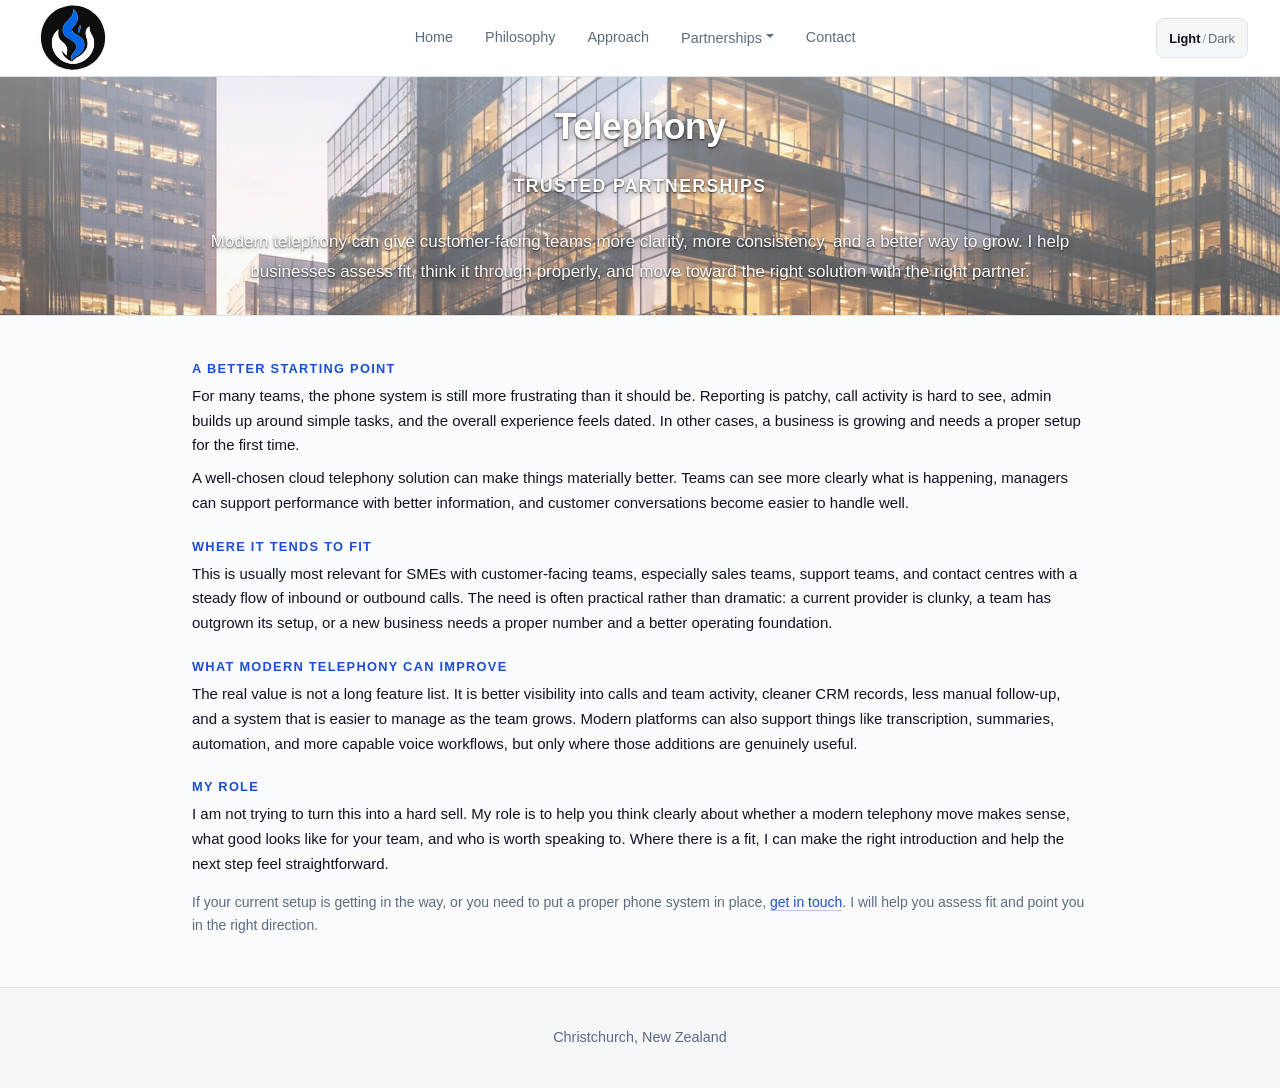
==== ac/index.html @ 5e9c4831 "Use telephony hero image and remove Telephony CTA button" ====
<!DOCTYPE html>
<html lang="en" data-theme="light">
<head>
  <script>(function(w,d,s,l,i){w[l]=w[l]||[];w[l].push({'gtm.start':
  new Date().getTime(),event:'gtm.js'});var f=d.getElementsByTagName(s)[0],
  j=d.createElement(s),dl=l!='dataLayer'?'&l='+l:'';j.async=true;j.src=
  'https://www.googletagmanager.com/gtm.js?id='+i+dl;f.parentNode.insertBefore(j,f);
  })(window,document,'script','dataLayer','GTM-NX6T9PZV');</script>
  <meta charset="UTF-8" />
  <meta name="viewport" content="width=device-width, initial-scale=1.0" />
  <title>Telephony — SAI.NZ</title>
  <meta name="description" content="Telephony and cloud communications. Trusted connections for when the right solution sits outside the main lane." />
  <link rel="canonical" href="https://www.sai.nz/ac/" />
  <link rel="stylesheet" href="/assets/v2/site.css" />
  <style>
    .satellite-hero.ac-hero {
      background-color: #d9dee5;
      background-image:
        linear-gradient(to bottom, rgba(250,251,252,0.52) 0%, rgba(244,246,248,0.34) 100%),
        url('/assets/v2/telephony.jpg');
      background-size: cover;
      background-position: center;
      background-repeat: no-repeat;
    }
    html[data-theme="dark"] .satellite-hero.ac-hero {
      background-color: #060910;
      background-image:
        linear-gradient(to bottom, rgba(6,9,16,0.58) 0%, rgba(6,9,16,0.42) 100%),
        url('/assets/v2/telephony.jpg');
      background-size: cover;
      background-position: center;
      background-repeat: no-repeat;
    }
    html[data-theme="light"] body .satellite-hero.ac-hero::before {
      content: none !important;
      display: none !important;
      background: none !important;
      opacity: 0 !important;
    }
  </style>
</head>
<body>
  <header class="site-header">
    <div class="nav-inner">
      <a href="/" class="nav-logo-link" aria-label="Home"><img src="/assets/sainz-logo.svg" alt="SAI.NZ" class="nav-logo"></a>
      <div class="nav-priority" aria-label="Primary navigation">
        <a href="/philosophy/">Philosophy</a>
        <a href="/how/">Approach</a>
      </div>
      <nav class="nav-links" id="navLinks">
        <a href="/">Home</a>
        <a href="/philosophy/">Philosophy</a>
        <a href="/how/">Approach</a>
        <div class="nav-dropdown">
          <button type="button" class="nav-dropdown-trigger" aria-haspopup="true" aria-expanded="false">Partnerships</button>
          <div class="nav-dropdown-content">
            <a href="/sf/">Outsourcing</a>
            <a href="/ac/">Telephony</a>
          </div>
        </div>
        <a href="/contact/">Contact</a>
      </nav>
      <div class="nav-theme-wrap">
        <button type="button" class="theme-toggle-btn" id="themeToggle" aria-label="Toggle theme">
          <span class="theme-option" data-theme="light">Light</span>
          <span class="theme-sep" aria-hidden="true">/</span>
          <span class="theme-option" data-theme="dark">Dark</span>
        </button>
      </div>
      <button type="button" class="nav-menu-btn" id="navMenuBtn" aria-label="Open menu" aria-expanded="false"><span class="nav-menu-icon"></span></button>
    </div>
  </header>

  <section class="satellite-hero ac-hero hero-unified">
    <div class="satellite-hero-inner">
      <h1 class="page-title">Telephony</h1>
      <p class="section-eyebrow">Trusted partnerships</p>
      <p class="hero-intro">Modern telephony can give customer-facing teams more clarity, more consistency, and a better way to grow. I help businesses assess fit, think it through properly, and move toward the right solution with the right partner.</p>
    </div>
  </section>

  <main class="page-section content-wide">
    <div class="how-block">
      <p class="section-eyebrow">A better starting point</p>
      <p class="body-text">For many teams, the phone system is still more frustrating than it should be. Reporting is patchy, call activity is hard to see, admin builds up around simple tasks, and the overall experience feels dated. In other cases, a business is growing and needs a proper setup for the first time.</p>
      <p class="body-text">A well-chosen cloud telephony solution can make things materially better. Teams can see more clearly what is happening, managers can support performance with better information, and customer conversations become easier to handle well.</p>
    </div>

    <div class="how-block">
      <p class="section-eyebrow">Where it tends to fit</p>
      <p class="body-text">This is usually most relevant for SMEs with customer-facing teams, especially sales teams, support teams, and contact centres with a steady flow of inbound or outbound calls. The need is often practical rather than dramatic: a current provider is clunky, a team has outgrown its setup, or a new business needs a proper number and a better operating foundation.</p>
    </div>

    <div class="how-block">
      <p class="section-eyebrow">What modern telephony can improve</p>
      <p class="body-text">The real value is not a long feature list. It is better visibility into calls and team activity, cleaner CRM records, less manual follow-up, and a system that is easier to manage as the team grows. Modern platforms can also support things like transcription, summaries, automation, and more capable voice workflows, but only where those additions are genuinely useful.</p>
    </div>

    <div class="how-block">
      <p class="section-eyebrow">My role</p>
      <p class="body-text">I am not trying to turn this into a hard sell. My role is to help you think clearly about whether a modern telephony move makes sense, what good looks like for your team, and who is worth speaking to. Where there is a fit, I can make the right introduction and help the next step feel straightforward.</p>
    </div>

    <div class="how-cta-wrap">
      <p class="body-text muted" style="margin-top: 14px;">If your current setup is getting in the way, or you need to put a proper phone system in place, <a href="/contact/">get in touch</a>. I will help you assess fit and point you in the right direction.</p>
    </div>
  </main>

  <footer class="site-footer"><p>Christchurch, New Zealand</p></footer>

  <script>
    (function() {
      var root = document.documentElement;
      function getPreferredTheme() {
        if (typeof window.matchMedia !== 'undefined' && window.matchMedia('(prefers-color-scheme: dark)').matches) return 'dark';
        if (typeof window.matchMedia !== 'undefined' && window.matchMedia('(prefers-color-scheme: light)').matches) return 'light';
        return (new Date().getHours() >= 6 && new Date().getHours() < 18) ? 'light' : 'dark';
      }
      function applyTheme(theme) {
        root.setAttribute('data-theme', theme);
        document.querySelectorAll('.theme-option').forEach(function(el) { el.classList.toggle('active', el.getAttribute('data-theme') === theme); });
      }
      var stored = typeof localStorage !== 'undefined' && localStorage.getItem('sainz-theme');
      applyTheme(stored === 'light' || stored === 'dark' ? stored : getPreferredTheme());
      document.getElementById('themeToggle').addEventListener('click', function() {
        var next = root.getAttribute('data-theme') === 'light' ? 'dark' : 'light';
        applyTheme(next);
        if (typeof localStorage !== 'undefined') localStorage.setItem('sainz-theme', next);
      });
      var menuBtn = document.getElementById('navMenuBtn');
      var navLinks = document.getElementById('navLinks');
      if (menuBtn && navLinks) {
        menuBtn.addEventListener('click', function() {
          var open = navLinks.classList.toggle('open');
          menuBtn.setAttribute('aria-expanded', open);
          menuBtn.setAttribute('aria-label', open ? 'Close menu' : 'Open menu');
        });
        navLinks.querySelectorAll('a').forEach(function(a) { a.addEventListener('click', function() { navLinks.classList.remove('open'); menuBtn.setAttribute('aria-expanded', 'false'); }); });
      }
    })();
  </script>
</body>
</html>
---- assets/v2/site.css ----
/*
  SAI.NZ v2 — shared design system
  Personal, calm, minimal, deliberate, premium
*/

:root {
  --bg: #FAFBFC;
  --bg-alt: #F4F6F8;
  --card: #FFFFFF;
  --card-border: #E8ECF0;
  --surface: #FFFFFF;
  --surface-elevated: #FFFFFF;
  --text: #0D1320;
  --text-secondary: #3D4A5C;
  --muted: #5C6B7E;
  --accent: #1D4ED8;
  --accent-hover: #1639A8;
  --accent-muted: rgba(29, 78, 216, 0.08);
  --accent-focus: rgba(29, 78, 216, 0.15);
  --success: #0F766E;
  --border: #DDE3E9;
  --shadow-sm: 0 1px 3px rgba(13, 19, 32, 0.04);
  --shadow-md: 0 4px 12px rgba(13, 19, 32, 0.06);
  --shadow-card: 0 2px 8px rgba(13, 19, 32, 0.04);
  --input-bg: #FFFFFF;
  --input-border: #CBD5E1;
  --btn-text: #FFFFFF;
  --link: #1D4ED8;
  --link-underline: rgba(29, 78, 216, 0.3);
  --base-font: 17px;
  --line: 1.65;
  --radius: 8px;
  --radius-lg: 14px;
  --radius-sm: 6px;
  --nav-height: 76px;
  --section-padding: 42px;
  --content-max: 800px;
  --content-wide: 960px;
  --content-home: 920px;
  --grid-max: 1320px;
  --banner-bg: #E8ECF0;
  --banner-text: #475569;
}

html[data-theme="dark"] {
  --bg: #0A0E16;
  --bg-alt: #0F141C;
  --card: #121922;
  --card-border: #1E2836;
  --surface: #151D28;
  --surface-elevated: #1A232F;
  --text: #F4F6F9;
  --text-secondary: #B8C4D0;
  --muted: #8896A8;
  --accent: #1D4ED8;
  --accent-hover: #3B82F6;
  --accent-muted: rgba(29, 78, 216, 0.12);
  --accent-focus: rgba(29, 78, 216, 0.2);
  --success: #16A34A;
  --border: #243045;
  --shadow-sm: 0 1px 3px rgba(0, 0, 0, 0.2);
  --shadow-md: 0 4px 12px rgba(0, 0, 0, 0.25);
  --shadow-card: 0 2px 8px rgba(0, 0, 0, 0.2);
  --input-bg: #0E1520;
  --input-border: #2A3548;
  --link: #93C5FD;
  --link-underline: rgba(147, 197, 253, 0.35);
  --banner-bg: #1A2332;
  --banner-text: #94A3B8;
}

html { scroll-behavior: smooth; }
* { box-sizing: border-box; }
html, body { margin: 0; padding: 0; }

body {
  font-family: -apple-system, BlinkMacSystemFont, "Segoe UI", Roboto, "Helvetica Neue", Arial, sans-serif;
  background: var(--bg);
  color: var(--text);
  font-size: var(--base-font);
  line-height: var(--line);
  transition: background 0.2s ease, color 0.2s ease;
}

a {
  color: var(--link);
  text-decoration: none;
  border-bottom: 1px solid var(--link-underline);
  transition: opacity 0.15s ease, border-color 0.15s ease;
}
a:hover { opacity: 0.88; }
.inline-link { color: inherit; border-bottom: 1px solid var(--link-underline); }

/* Header */
.site-header {
  position: sticky;
  top: 0;
  z-index: 100;
  background: var(--card);
  border-bottom: 1px solid var(--border);
}

.nav-inner {
  max-width: var(--grid-max);
  margin: 0 auto;
  padding: 0 32px;
  height: var(--nav-height);
  display: flex;
  align-items: center;
  justify-content: space-between;
  gap: 16px;
}

.nav-logo-link {
  text-decoration: none;
  border: none;
  display: flex;
  align-items: center;
  flex-shrink: 0;
}
.nav-logo-link:hover { opacity: 0.9; }
.nav-logo-link { order: 1; }
.nav-logo { height: 82px; width: auto; display: block; }

/* Priority links: visible on mobile only (Philosophy, Approach); desktop hidden */
.nav-priority {
  display: none;
  align-items: center;
  gap: 2px;
}
.nav-priority a {
  padding: 6px 8px;
  font-size: 0.8rem;
  font-weight: 500;
  color: var(--muted);
  border: none;
}
.nav-priority a:hover { color: var(--text); }

/* Main nav: desktop = links together; theme on far right via order; mobile = drawer */
.nav-links {
  display: flex;
  align-items: center;
  gap: 4px;
  flex-wrap: wrap;
  order: 2;
}
.nav-links a {
  padding: 10px 14px;
  font-size: 0.9rem;
  font-weight: 500;
  color: var(--muted);
  border: none;
}
.nav-links a:hover { color: var(--text); }

/* Partnerships dropdown (desktop) */
.nav-dropdown {
  position: relative;
}
.nav-dropdown-trigger {
  display: inline-flex;
  align-items: center;
  padding: 10px 14px;
  font-size: 0.9rem;
  font-weight: 500;
  color: var(--muted);
  background: transparent;
  border: none;
  cursor: pointer;
  font-family: inherit;
}
.nav-dropdown-trigger:hover { color: var(--text); }
.nav-dropdown-trigger::after {
  content: '';
  display: inline-block;
  margin-left: 4px;
  border: 4px solid transparent;
  border-top-color: currentColor;
  vertical-align: middle;
}
.nav-dropdown-content {
  position: absolute;
  top: 100%;
  left: 0;
  min-width: 160px;
  margin-top: 4px;
  padding: 8px 0;
  background: var(--card);
  border: 1px solid var(--border);
  border-radius: var(--radius);
  box-shadow: var(--shadow-md);
  opacity: 0;
  visibility: hidden;
  transform: translateY(-4px);
  transition: opacity 0.2s ease, visibility 0.2s ease, transform 0.2s ease;
  z-index: 50;
}
.nav-dropdown:hover .nav-dropdown-content,
.nav-dropdown:focus-within .nav-dropdown-content {
  opacity: 1;
  visibility: visible;
  transform: translateY(0);
}
.nav-dropdown-content a {
  display: block;
  padding: 10px 16px;
  font-size: 0.9rem;
  border-radius: var(--radius-sm);
}
.nav-dropdown-content a:hover { background: var(--bg-alt); }

.nav-theme-wrap { flex-shrink: 0; order: 3; }
.theme-toggle-btn {
  display: flex;
  align-items: center;
  justify-content: center;
  gap: 2px;
  min-width: 90px;
  min-height: 40px;
  padding: 0 12px;
  font-size: 0.8rem;
  font-weight: 500;
  color: var(--muted);
  background: var(--bg-alt);
  border: 1px solid var(--border);
  border-radius: var(--radius);
  cursor: pointer;
  transition: border-color 0.15s ease, background 0.15s ease;
}
.theme-toggle-btn:hover { border-color: var(--card-border); }
.theme-toggle-btn .theme-sep { color: var(--muted); opacity: 0.6; pointer-events: none; }
.theme-toggle-btn .theme-option { pointer-events: none; }
.theme-toggle-btn .theme-option.active { color: var(--text); font-weight: 600; }

.nav-menu-btn {
  display: none;
  order: 4;
  align-items: center;
  justify-content: center;
  width: 48px;
  height: 48px;
  padding: 0;
  background: transparent;
  border: 1px solid var(--border);
  border-radius: var(--radius);
  cursor: pointer;
}
.nav-menu-btn:hover { background: var(--bg-alt); }
.nav-menu-icon { position: relative; width: 20px; height: 14px; }
.nav-menu-icon::before,
.nav-menu-icon::after {
  content: '';
  position: absolute;
  left: 0;
  width: 100%;
  height: 2px;
  background: var(--text);
  border-radius: 1px;
  transition: transform 0.25s ease;
}
.nav-menu-icon::before { top: 0; }
.nav-menu-icon::after { bottom: 0; }
.nav-menu-btn[aria-expanded="true"] .nav-menu-icon::before { transform: translateY(6px) rotate(45deg); }
.nav-menu-btn[aria-expanded="true"] .nav-menu-icon::after { transform: translateY(-6px) rotate(-45deg); }

/* Section layout */
.page-section {
  padding: var(--section-padding) 32px;
  max-width: var(--grid-max);
  margin: 0 auto;
}

/* Typography: section-title (largest) → eyebrow (readable, subordinate) → body (smallest). Do not shrink everything. */
.page-title {
  font-size: 3rem;
  font-weight: 600;
  color: var(--text);
  margin: 0 0 12px 0;
  line-height: 1.2;
  letter-spacing: -0.02em;
}
.section-eyebrow {
  font-size: 0.8rem;
  font-weight: 600;
  letter-spacing: 0.1em;
  text-transform: uppercase;
  color: var(--accent);
  margin: 0 0 5px 0;
}
.section-title {
  font-size: 2.25rem;
  font-weight: 600;
  color: var(--text);
  margin: 0 0 8px 0;
  line-height: 1.25;
  letter-spacing: -0.02em;
}
.section-lead {
  font-size: 1rem;
  color: var(--text-secondary);
  margin: 0 0 8px 0;
  max-width: var(--content-max);
  line-height: var(--line);
}
.body-text {
  font-size: 0.9375rem;
  color: var(--text);
  line-height: var(--line);
  margin: 0 0 8px 0;
  max-width: var(--content-max);
}
.body-text.muted { color: var(--muted); font-size: 0.875rem; }

/* Homepage: wider content for balance, less dead space on right */
.home-page .page-section .section-lead,
.home-page .page-section .body-text,
.home-page .page-section .recognition-block,
.home-page .page-section .recognition-block p { max-width: var(--content-home); }
.home-page .page-section .invitation-form { max-width: 520px; }

/* Wide content for satellite pages */
.content-wide { max-width: var(--content-wide); }
.content-wide .section-lead,
.content-wide .body-text { max-width: none; }
/* Tighter spacing between philosophy/approach blocks */
.phil-block + .phil-block,
.how-block + .how-block { margin-top: 20px; }
.phil-two-col { gap: 24px; margin-top: 20px; }
.phil-block h2,
.how-block .section-title { margin-top: 0; }

/* Satellite page hero (small, with image placeholder) */
.satellite-hero {
  position: relative;
  min-height: 150px;
  display: flex;
  align-items: center;
  justify-content: center;
  padding: 28px 32px;
  text-align: center;
  background-color: var(--bg-alt);
  background-size: cover;
  background-position: center;
  border-bottom: 1px solid var(--border);
}
.satellite-hero::before {
  content: '';
  position: absolute;
  inset: 0;
  background: linear-gradient(to bottom, rgba(10,14,22,0.4) 0%, rgba(10,14,22,0.2) 100%);
  pointer-events: none;
}
html[data-theme="light"] .satellite-hero::before {
  background: linear-gradient(
    to bottom,
    rgba(10, 14, 22, 0.18) 0%,
    rgba(10, 14, 22, 0.10) 100%
  );
}
.satellite-hero-inner { position: relative; z-index: 1; }
.satellite-hero .section-eyebrow { margin-bottom: 5px; }
.satellite-hero .page-title { margin-bottom: 0; font-size: 2.25rem; }
.proof-block .proof-card h3 { font-size: 0.75rem; }

/* Unified satellite hero typography (Approach as source of truth) */
body .satellite-hero.hero-unified .page-title,
body .satellite-hero.hero-unified .section-eyebrow,
body .satellite-hero.hero-unified .hero-intro {
  color: #ffffff;
}
body .satellite-hero.hero-unified .page-title { margin-bottom: 24px; }
body .satellite-hero.hero-unified .section-eyebrow {
  font-size: 1.1rem;
  font-weight: 600;
  letter-spacing: 0.08em;
  margin-top: 18px;
  margin-bottom: 26px;
}
body .satellite-hero.hero-unified .hero-intro {
  max-width: 860px;
  margin: 18px auto 0;
  line-height: 1.75;
}
/* Light theme readability: subtle premium shadow behind white hero text */
html[data-theme="light"] body .satellite-hero.hero-unified .page-title {
  text-shadow:
    0 1px 2px rgba(0, 0, 0, 0.75),
    0 2px 8px rgba(0, 0, 0, 0.28);
}

html[data-theme="light"] body .satellite-hero.hero-unified .section-eyebrow,
html[data-theme="light"] body .satellite-hero.hero-unified .hero-intro {
  text-shadow:
    0 1px 2px rgba(0, 0, 0, 0.7),
    0 2px 6px rgba(0, 0, 0, 0.22);
}

/* Dark theme readability: stronger black outline behind white hero text */
html[data-theme="dark"] body .satellite-hero.hero-unified .page-title {
  text-shadow:
    1px 1px 0 rgba(0, 0, 0, 0.9),
    -1px 1px 0 rgba(0, 0, 0, 0.9),
    1px -1px 0 rgba(0, 0, 0, 0.9),
    -1px -1px 0 rgba(0, 0, 0, 0.9),
    0 3px 10px rgba(0, 0, 0, 0.5);
}

html[data-theme="dark"] body .satellite-hero.hero-unified .section-eyebrow,
html[data-theme="dark"] body .satellite-hero.hero-unified .hero-intro {
  text-shadow:
    1px 1px 0 rgba(0, 0, 0, 0.8),
    -1px 1px 0 rgba(0, 0, 0, 0.8),
    1px -1px 0 rgba(0, 0, 0, 0.8),
    -1px -1px 0 rgba(0, 0, 0, 0.8),
    0 2px 8px rgba(0, 0, 0, 0.4);
}

/* Buttons */
.btn-primary {
  display: inline-flex;
  align-items: center;
  justify-content: center;
  padding: 14px 28px;
  font-size: 1rem;
  font-weight: 600;
  color: var(--btn-text);
  background: var(--accent);
  border: none;
  border-radius: var(--radius);
  cursor: pointer;
  text-decoration: none;
  border-bottom: none;
  transition: background 0.15s ease;
}
.btn-primary:hover { background: var(--accent-hover); opacity: 1; }

/* Forms */
.sainz-form label {
  display: block;
  font-size: 0.88rem;
  font-weight: 500;
  color: var(--text-secondary);
  margin: 14px 0 5px 0;
}
.sainz-form label:first-of-type { margin-top: 0; }
.sainz-form input,
.sainz-form textarea,
.sainz-form select {
  display: block;
  width: 100%;
  padding: 14px 16px;
  font-size: 1rem;
  border: 1px solid var(--input-border);
  border-radius: var(--radius);
  background: var(--input-bg);
  color: var(--text);
  outline: none;
  transition: border-color 0.2s ease, box-shadow 0.2s ease;
}
.sainz-form input:focus,
.sainz-form textarea:focus,
.sainz-form select:focus {
  border-color: var(--accent);
  box-shadow: 0 0 0 3px var(--accent-focus);
}
.sainz-form input::placeholder,
.sainz-form textarea::placeholder { color: var(--muted); opacity: 0.8; }
.sainz-form button[type="submit"] {
  margin-top: 20px;
  padding: 14px 28px;
  background: var(--accent);
  color: var(--btn-text);
  border: none;
  border-radius: var(--radius);
  font-size: 1rem;
  font-weight: 600;
  cursor: pointer;
  transition: background 0.15s ease;
}
.sainz-form button[type="submit"]:hover { background: var(--accent-hover); }

/* Footer */
.site-footer {
  padding: 24px 32px;
  text-align: center;
  font-size: 0.9rem;
  color: var(--muted);
  border-top: 1px solid var(--border);
  background: var(--bg-alt);
}

.seo-hidden { display: none; }

/* Pricing table / list (lighter treatment) */
.pricing-list { list-style: none; padding: 0; margin: 12px 0 0 0; }
.pricing-list li {
  padding: 10px 14px;
  border-bottom: 1px solid var(--border);
  border-radius: var(--radius);
  margin-bottom: 4px;
  background: var(--card);
  border: 1px solid var(--card-border);
}
.pricing-list li:last-child { margin-bottom: 0; }
.pricing-list .pricing-name { font-weight: 600; font-size: 0.9375rem; margin-bottom: 4px; }
.pricing-list .pricing-desc { font-size: 0.875rem; color: var(--text-secondary); margin: 0 0 6px 0; }
.pricing-list .pricing-amount { font-size: 0.8125rem; color: var(--muted); font-style: italic; }

/* ========== MOBILE ========== */
@media (max-width: 768px) {
  .nav-inner { padding: 0 12px; height: 60px; gap: 4px; min-width: 0; }
  .nav-logo { height: 64px; }

  /* Mobile bar: logo | Philosophy | Approach | (push) | theme | menu */
  .nav-priority { display: flex !important; order: 2; flex-shrink: 0; }
  .nav-theme-wrap { margin-left: auto; flex-shrink: 0; }
  .theme-toggle-btn { min-width: 78px; padding: 0 8px; font-size: 0.75rem; }
  .nav-menu-btn { width: 44px; height: 44px; flex-shrink: 0; }
  .nav-links {
    position: fixed;
    top: 0; left: 0; right: 0; bottom: 0;
    background: var(--card);
    flex-direction: column;
    justify-content: center;
    align-items: stretch;
    gap: 0;
    padding: 80px 24px 40px;
    opacity: 0;
    visibility: hidden;
    pointer-events: none;
    transition: opacity 0.25s ease, visibility 0.25s ease;
    z-index: 99;
    overflow-y: auto;
  }
  .nav-links.open {
    opacity: 1;
    visibility: visible;
    pointer-events: auto;
  }
  /* Keep header bar (logo, priority links, theme, menu button) above overlay so menu button stays visible */
  .nav-logo-link,
  .nav-priority,
  .nav-theme-wrap,
  .nav-menu-btn { position: relative; z-index: 101; }
  /* Partnerships as grouped item: label + sub-links */
  .nav-links .nav-dropdown { display: block; width: 100%; }
  .nav-links .nav-dropdown-trigger {
    display: flex;
    width: 100%;
    padding: 14px 20px;
    font-size: 1rem;
    font-weight: 600;
    color: var(--text);
    background: none;
    border: none;
    border-bottom: 1px solid var(--border);
    cursor: default;
    pointer-events: none;
    font-family: inherit;
  }
  .nav-links .nav-dropdown-trigger::after { display: none; }
  .nav-links .nav-dropdown-content {
    position: static;
    opacity: 1;
    visibility: visible;
    transform: none;
    box-shadow: none;
    border: none;
    background: var(--bg-alt);
    padding: 8px 0 12px 16px;
    margin: 0 0 8px 0;
    border-radius: var(--radius-sm);
  }
  .nav-links .nav-dropdown-content a {
    display: flex;
    padding: 12px 16px;
    font-size: 0.95rem;
    min-height: 48px;
    align-items: center;
  }
  .nav-links > a {
    padding: 14px 20px;
    font-size: 1rem;
    min-height: 48px;
    display: flex;
    align-items: center;
    border-bottom: 1px solid var(--border);
  }
  .nav-menu-btn { display: flex; }
  .page-section { padding: 34px 20px; }
  .page-title { font-size: 1.9rem; }
  .section-title { font-size: 1.75rem; }
  .section-eyebrow { font-size: 0.75rem; }
  .section-lead { font-size: 0.9375rem; }
  .body-text { font-size: 0.9rem; }
  .sainz-form input,
  .sainz-form textarea { min-height: 48px; }
  .satellite-hero { min-height: 128px; padding: 26px 20px; }
  .satellite-hero .page-title { font-size: 1.6rem; }
  .phil-block + .phil-block,
  .how-block + .how-block { margin-top: 16px; }
  .phil-two-col { gap: 20px; margin-top: 16px; }
}

@media (max-width: 480px) {
  .nav-inner { padding: 0 16px; height: 60px; }
  .nav-logo { height: 60px; }
  .nav-links a,
  .nav-links .nav-dropdown-content a { font-size: 0.95rem; padding: 12px 16px; min-width: 160px; }
  .theme-toggle-btn { min-width: 90px; font-size: 0.75rem; }
  .page-section { padding: 38px 16px; }
  .sainz-form input,
  .sainz-form textarea { min-height: 48px; }
}

/* SF page: shared layout, local content uses design tokens */
.sf-wrap { max-width: var(--grid-max); margin: 0 auto; padding: 24px; }
.sf-hero { padding: 16px 0; }
.sf-hero-inner { display: grid; grid-template-columns: 1.1fr 0.9fr; gap: 24px; align-items: start; }
.sf-hero h1 { font-size: clamp(1.75rem, 2.5vw, 2.5rem); font-weight: 600; line-height: 1.25; margin: 0 0 10px 0; color: var(--text); letter-spacing: -0.02em; }
.sf-hero .hero-subhead { font-size: 1rem; line-height: 1.4; margin: 0 0 10px 0; max-width: 62ch; font-weight: 600; color: var(--text-secondary); }
.sf-hero .body-copy { font-size: 0.9375rem; line-height: var(--line); margin: 0 0 8px 0; max-width: 72ch; color: var(--text-secondary); }
.sf-hero .subhead { font-size: 0.9375rem; font-weight: 600; margin: 16px 0 5px 0; color: var(--text); }
.sf-card { background: var(--card); border: 1px solid var(--card-border); border-radius: var(--radius-lg); padding: 18px 20px; box-shadow: var(--shadow-card); }
.sf-card h2 { font-size: 1.1rem; margin: 0 0 8px 0; color: var(--text); }
.sf-card p { margin: 0 0 12px 0; font-size: 0.9375rem; color: var(--text-secondary); }
.sf-card label { display: block; font-size: 0.88rem; font-weight: 500; color: var(--text-secondary); margin: 14px 0 6px 0; }
.sf-card input, .sf-card select, .sf-card textarea { width: 100%; padding: 12px 14px; font-size: 1rem; border: 1px solid var(--input-border); border-radius: var(--radius); background: var(--input-bg); color: var(--text); outline: none; }
.sf-card input:focus, .sf-card select:focus, .sf-card textarea:focus { border-color: var(--accent); box-shadow: 0 0 0 3px var(--accent-focus); }
.sf-btn { display: inline-flex; align-items: center; justify-content: center; padding: 14px 24px; font-size: 1rem; font-weight: 600; color: var(--btn-text); background: var(--accent); border: none; border-radius: var(--radius); cursor: pointer; margin-top: 14px; }
.sf-btn:hover { background: var(--accent-hover); }
.sf-logos, .sf-certs { display: grid; grid-template-columns: repeat(auto-fit, minmax(140px, 1fr)); gap: 16px; margin-top: 10px; }
.sf-logos img, .sf-certs img { width: 100%; height: 100px; object-fit: contain; background: var(--card); padding: 8px; border-radius: var(--radius); border: 1px solid var(--card-border); }
.sf-table { width: 100%; border-collapse: collapse; margin-top: 12px; font-size: 0.9rem; }
.sf-table th, .sf-table td { padding: 10px 12px; text-align: left; border-bottom: 1px solid var(--border); }
.sf-table th { font-weight: 600; color: var(--text); }
.sf-table td { color: var(--text-secondary); }
.sf-mobile-cta { position: fixed; left: 0; right: 0; bottom: 0; padding: 14px 20px; background: var(--card); border-top: 1px solid var(--border); z-index: 90; display: none; transition: transform 0.25s ease, opacity 0.25s ease; }
.sf-mobile-cta button { width: 100%; padding: 14px 20px; font-size: 1rem; font-weight: 600; color: var(--btn-text); background: var(--accent); border: none; border-radius: var(--radius); cursor: pointer; }
.sf-mobile-cta button:hover { background: var(--accent-hover); }
.sf-mobile-cta.hidden { transform: translateY(100%); opacity: 0; pointer-events: none; }
@media (max-width: 880px) {
  .sf-hero-inner { grid-template-columns: 1fr; }
  .sf-desktop-only { display: none !important; }
  .sf-mobile-only { display: block !important; }
  .sf-mobile-cta { display: block; }
}
.sf-mobile-only { display: none; }
.sf-mobile-form { padding: 20px 0; }
.sf-footer { padding: 24px 0; font-size: 0.9rem; color: var(--muted); }
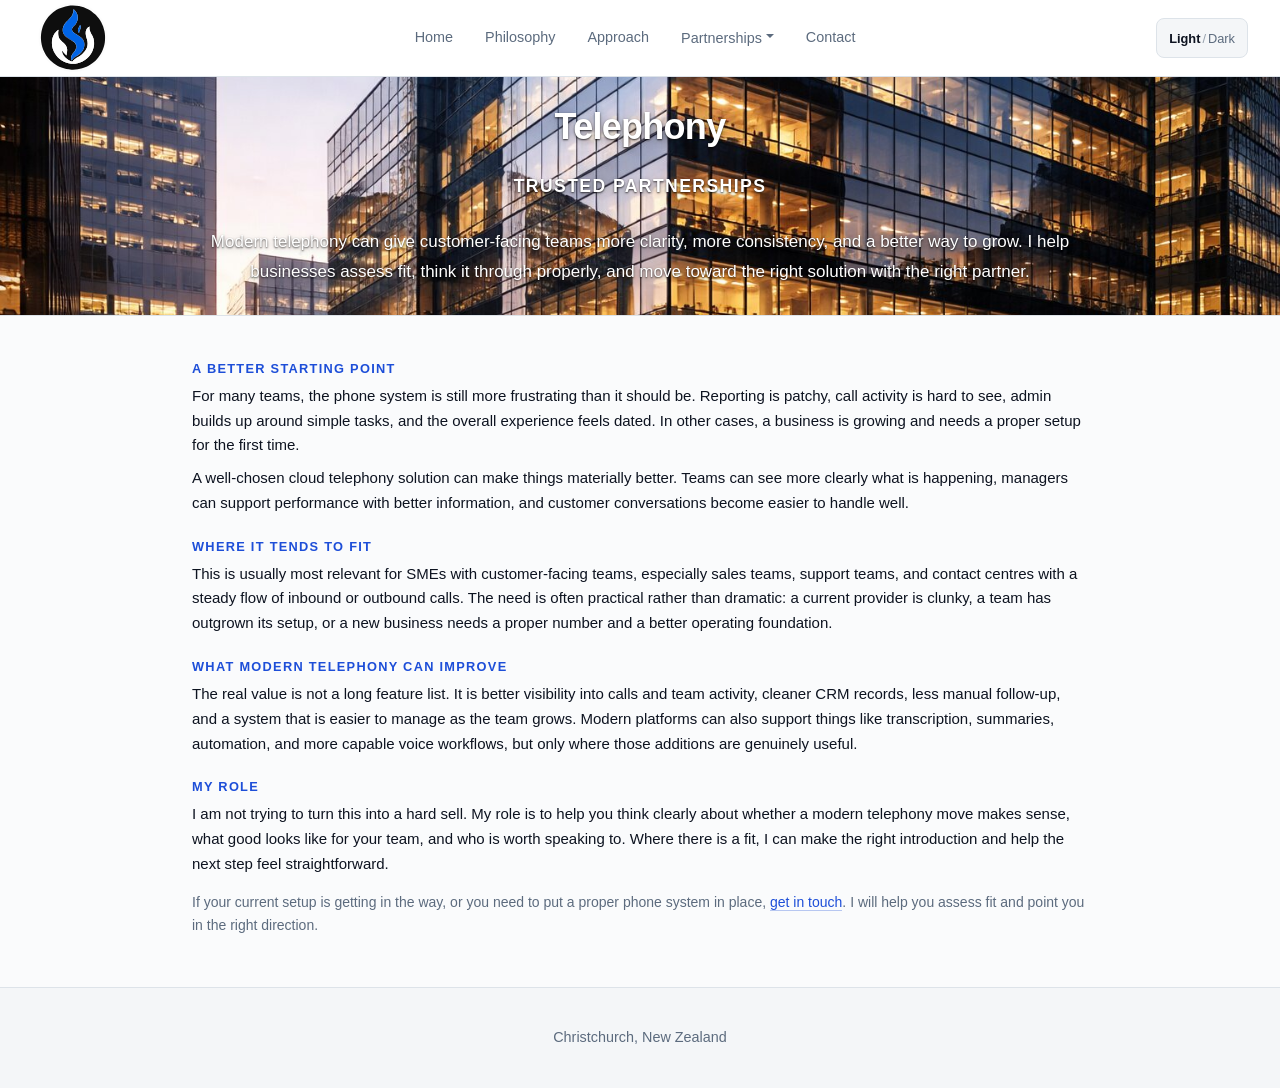
==== commit df5899a4: "Remove light theme overlay from telephony hero" ====
--- a/ac/index.html
+++ b/ac/index.html
@@ -15,9 +15,7 @@
   <style>
     .satellite-hero.ac-hero {
       background-color: #d9dee5;
-      background-image:
-        linear-gradient(to bottom, rgba(250,251,252,0.52) 0%, rgba(244,246,248,0.34) 100%),
-        url('/assets/v2/telephony.jpg');
+      background-image: url('/assets/v2/telephony.jpg');
       background-size: cover;
       background-position: center;
       background-repeat: no-repeat;
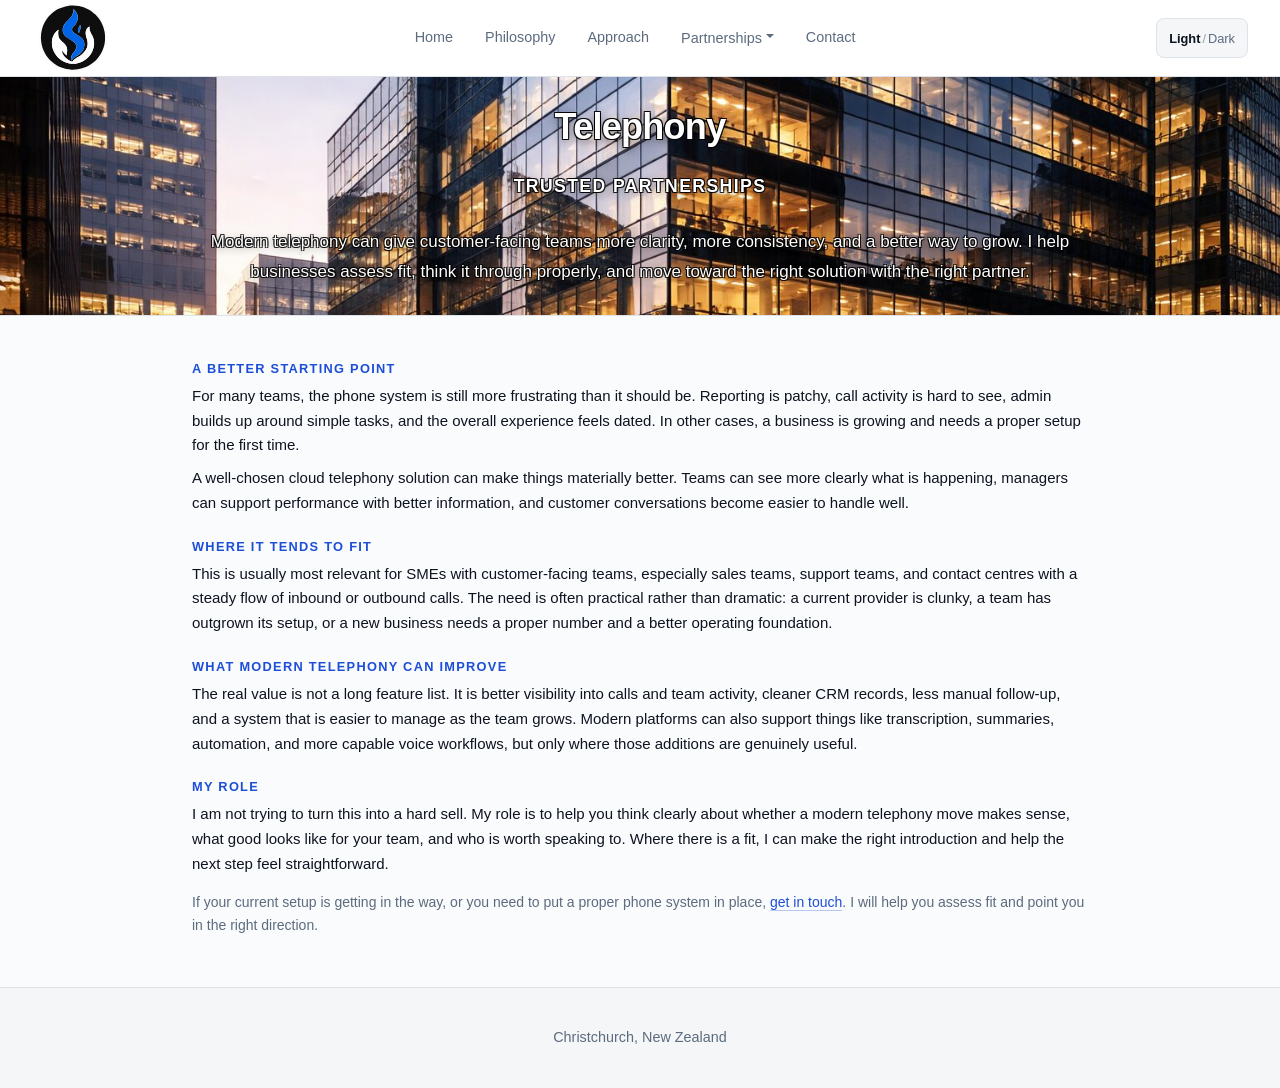
==== commit 8bbd4f59: "Swap telephony hero text treatment between light and dark themes" ====
--- a/ac/index.html
+++ b/ac/index.html
@@ -34,6 +34,34 @@
       display: none !important;
       background: none !important;
       opacity: 0 !important;
+    }
+    html[data-theme="light"] body .satellite-hero.ac-hero.hero-unified .page-title {
+      text-shadow:
+        1px 1px 0 rgba(0, 0, 0, 0.9),
+        -1px 1px 0 rgba(0, 0, 0, 0.9),
+        1px -1px 0 rgba(0, 0, 0, 0.9),
+        -1px -1px 0 rgba(0, 0, 0, 0.9),
+        0 3px 10px rgba(0, 0, 0, 0.5);
+    }
+    html[data-theme="light"] body .satellite-hero.ac-hero.hero-unified .section-eyebrow,
+    html[data-theme="light"] body .satellite-hero.ac-hero.hero-unified .hero-intro {
+      text-shadow:
+        1px 1px 0 rgba(0, 0, 0, 0.8),
+        -1px 1px 0 rgba(0, 0, 0, 0.8),
+        1px -1px 0 rgba(0, 0, 0, 0.8),
+        -1px -1px 0 rgba(0, 0, 0, 0.8),
+        0 2px 8px rgba(0, 0, 0, 0.4);
+    }
+    html[data-theme="dark"] body .satellite-hero.ac-hero.hero-unified .page-title {
+      text-shadow:
+        0 1px 2px rgba(0, 0, 0, 0.75),
+        0 2px 8px rgba(0, 0, 0, 0.28);
+    }
+    html[data-theme="dark"] body .satellite-hero.ac-hero.hero-unified .section-eyebrow,
+    html[data-theme="dark"] body .satellite-hero.ac-hero.hero-unified .hero-intro {
+      text-shadow:
+        0 1px 2px rgba(0, 0, 0, 0.7),
+        0 2px 6px rgba(0, 0, 0, 0.22);
     }
   </style>
 </head>
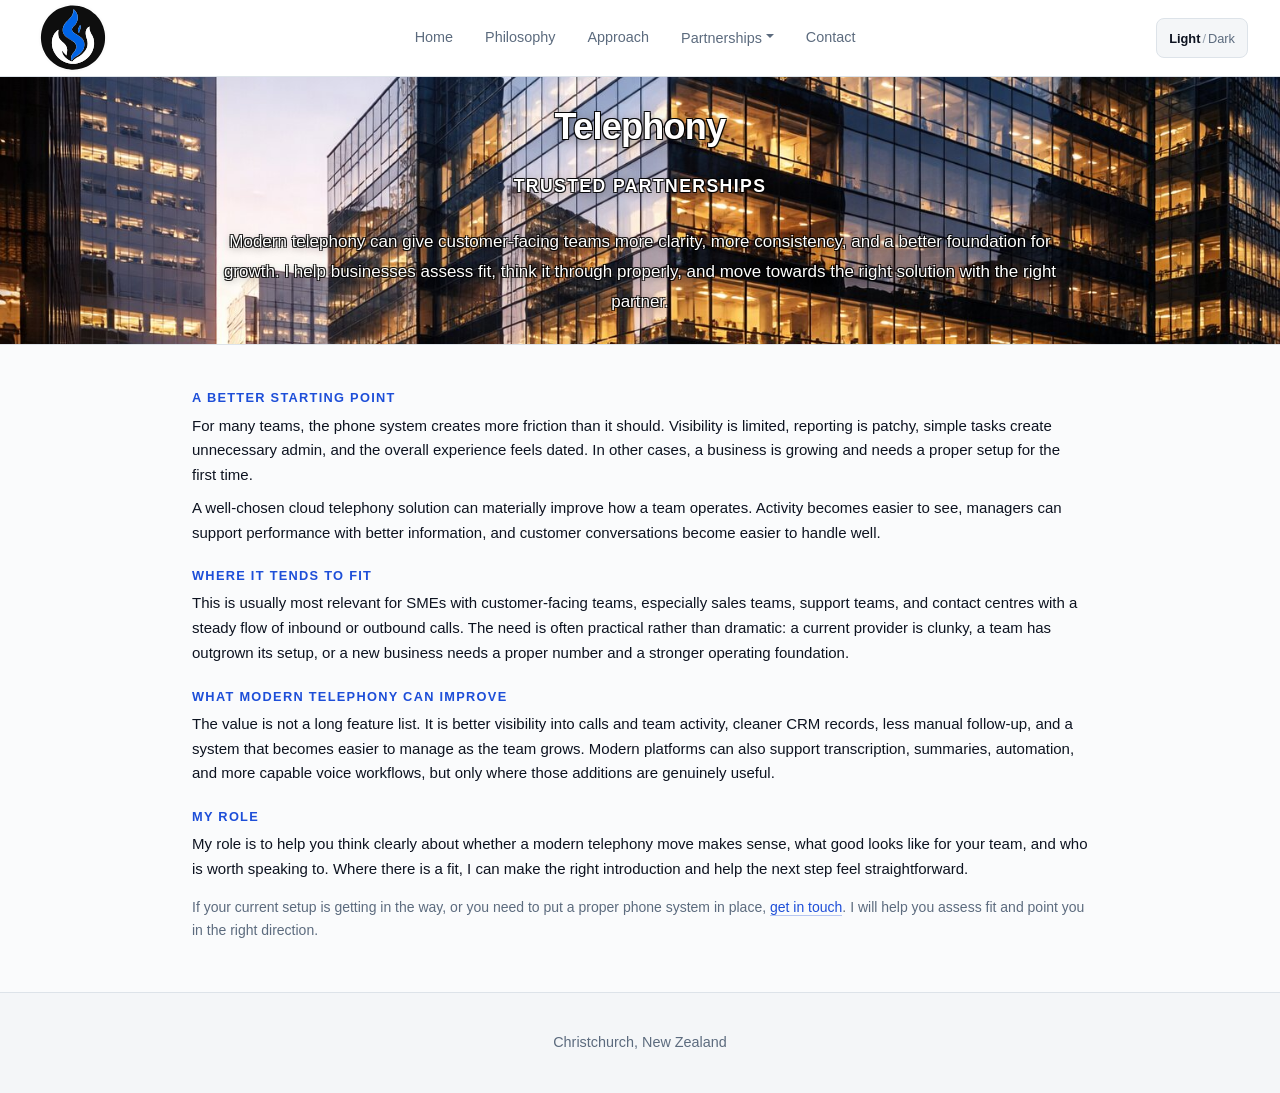
==== commit c971acfa: "Refine telephony page copy" ====
--- a/ac/index.html
+++ b/ac/index.html
@@ -101,30 +101,30 @@
     <div class="satellite-hero-inner">
       <h1 class="page-title">Telephony</h1>
       <p class="section-eyebrow">Trusted partnerships</p>
-      <p class="hero-intro">Modern telephony can give customer-facing teams more clarity, more consistency, and a better way to grow. I help businesses assess fit, think it through properly, and move toward the right solution with the right partner.</p>
+      <p class="hero-intro">Modern telephony can give customer-facing teams more clarity, more consistency, and a better foundation for growth. I help businesses assess fit, think it through properly, and move towards the right solution with the right partner.</p>
     </div>
   </section>
 
   <main class="page-section content-wide">
     <div class="how-block">
       <p class="section-eyebrow">A better starting point</p>
-      <p class="body-text">For many teams, the phone system is still more frustrating than it should be. Reporting is patchy, call activity is hard to see, admin builds up around simple tasks, and the overall experience feels dated. In other cases, a business is growing and needs a proper setup for the first time.</p>
-      <p class="body-text">A well-chosen cloud telephony solution can make things materially better. Teams can see more clearly what is happening, managers can support performance with better information, and customer conversations become easier to handle well.</p>
+      <p class="body-text">For many teams, the phone system creates more friction than it should. Visibility is limited, reporting is patchy, simple tasks create unnecessary admin, and the overall experience feels dated. In other cases, a business is growing and needs a proper setup for the first time.</p>
+      <p class="body-text">A well-chosen cloud telephony solution can materially improve how a team operates. Activity becomes easier to see, managers can support performance with better information, and customer conversations become easier to handle well.</p>
     </div>
 
     <div class="how-block">
       <p class="section-eyebrow">Where it tends to fit</p>
-      <p class="body-text">This is usually most relevant for SMEs with customer-facing teams, especially sales teams, support teams, and contact centres with a steady flow of inbound or outbound calls. The need is often practical rather than dramatic: a current provider is clunky, a team has outgrown its setup, or a new business needs a proper number and a better operating foundation.</p>
+      <p class="body-text">This is usually most relevant for SMEs with customer-facing teams, especially sales teams, support teams, and contact centres with a steady flow of inbound or outbound calls. The need is often practical rather than dramatic: a current provider is clunky, a team has outgrown its setup, or a new business needs a proper number and a stronger operating foundation.</p>
     </div>
 
     <div class="how-block">
       <p class="section-eyebrow">What modern telephony can improve</p>
-      <p class="body-text">The real value is not a long feature list. It is better visibility into calls and team activity, cleaner CRM records, less manual follow-up, and a system that is easier to manage as the team grows. Modern platforms can also support things like transcription, summaries, automation, and more capable voice workflows, but only where those additions are genuinely useful.</p>
+      <p class="body-text">The value is not a long feature list. It is better visibility into calls and team activity, cleaner CRM records, less manual follow-up, and a system that becomes easier to manage as the team grows. Modern platforms can also support transcription, summaries, automation, and more capable voice workflows, but only where those additions are genuinely useful.</p>
     </div>
 
     <div class="how-block">
       <p class="section-eyebrow">My role</p>
-      <p class="body-text">I am not trying to turn this into a hard sell. My role is to help you think clearly about whether a modern telephony move makes sense, what good looks like for your team, and who is worth speaking to. Where there is a fit, I can make the right introduction and help the next step feel straightforward.</p>
+      <p class="body-text">My role is to help you think clearly about whether a modern telephony move makes sense, what good looks like for your team, and who is worth speaking to. Where there is a fit, I can make the right introduction and help the next step feel straightforward.</p>
     </div>
 
     <div class="how-cta-wrap">
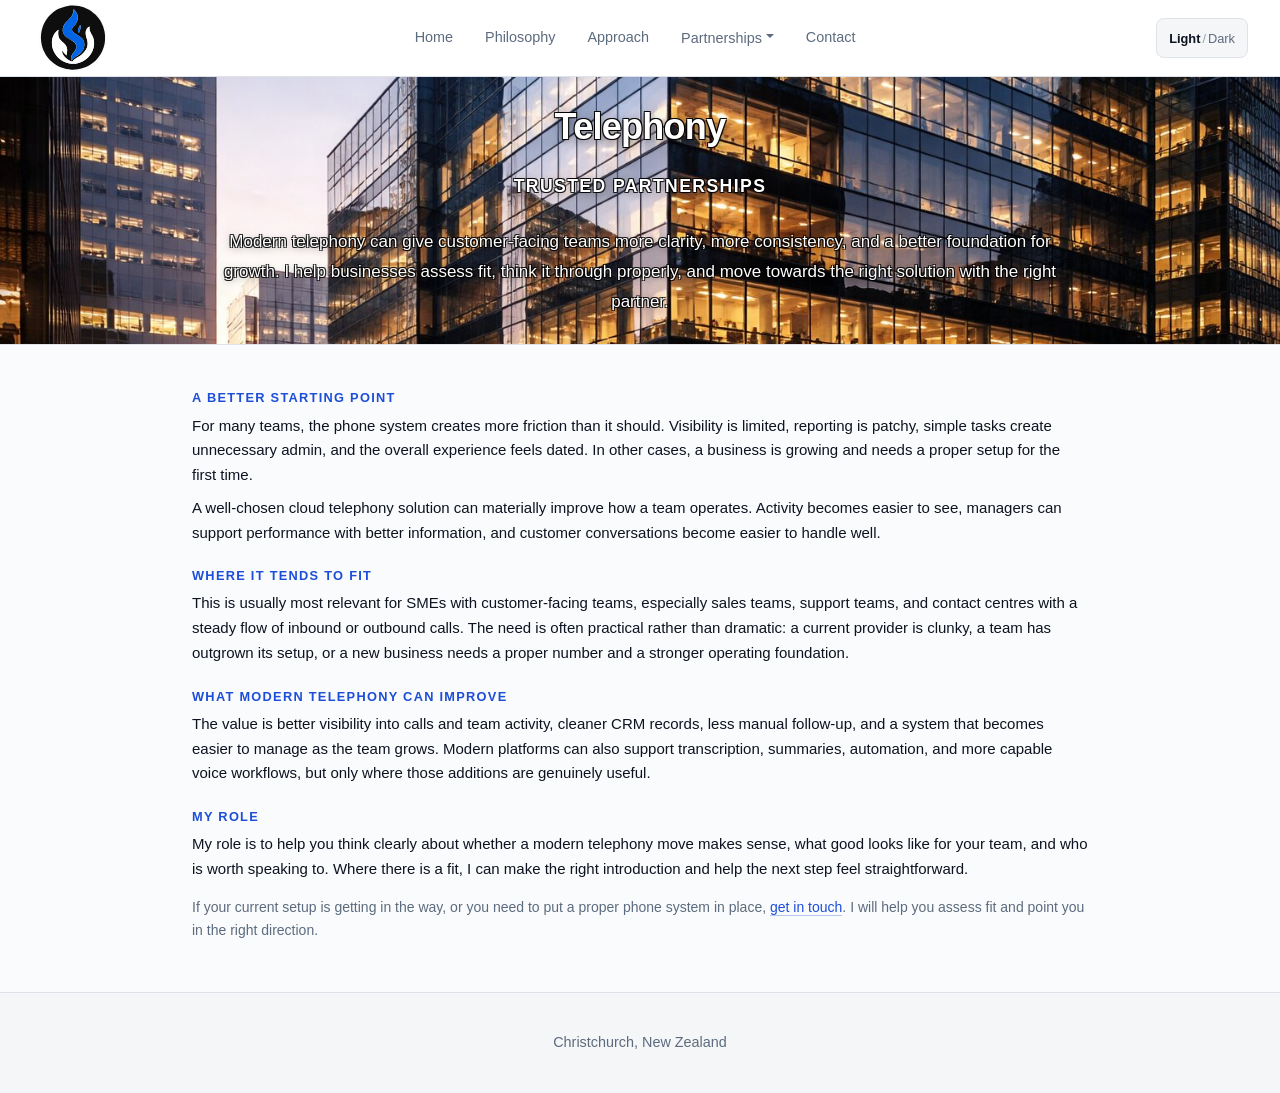
==== commit 08497ddd: "Update index.html" ====
--- a/ac/index.html
+++ b/ac/index.html
@@ -119,7 +119,7 @@
 
     <div class="how-block">
       <p class="section-eyebrow">What modern telephony can improve</p>
-      <p class="body-text">The value is not a long feature list. It is better visibility into calls and team activity, cleaner CRM records, less manual follow-up, and a system that becomes easier to manage as the team grows. Modern platforms can also support transcription, summaries, automation, and more capable voice workflows, but only where those additions are genuinely useful.</p>
+      <p class="body-text">The value is better visibility into calls and team activity, cleaner CRM records, less manual follow-up, and a system that becomes easier to manage as the team grows. Modern platforms can also support transcription, summaries, automation, and more capable voice workflows, but only where those additions are genuinely useful.</p>
     </div>
 
     <div class="how-block">
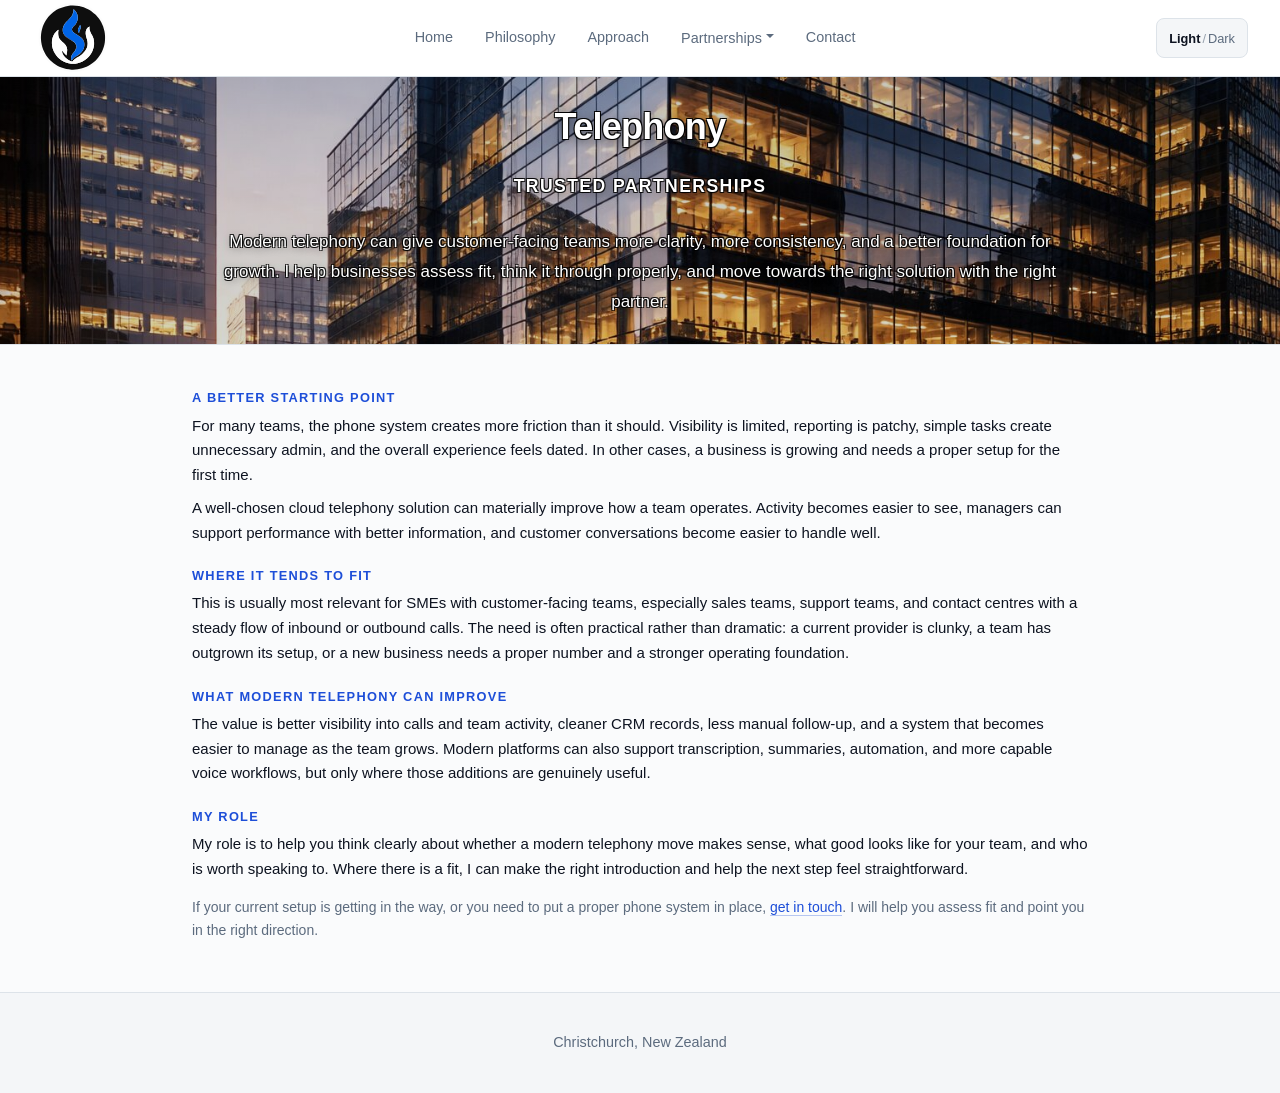
==== commit f58c677f: "Improve light theme hero readability on philosophy and telephony" ====
--- a/ac/index.html
+++ b/ac/index.html
@@ -30,10 +30,10 @@
       background-repeat: no-repeat;
     }
     html[data-theme="light"] body .satellite-hero.ac-hero::before {
-      content: none !important;
-      display: none !important;
-      background: none !important;
-      opacity: 0 !important;
+      content: '';
+      display: block;
+      background: linear-gradient(to bottom, rgba(0,0,0,0.22) 0%, rgba(0,0,0,0.16) 100%) !important;
+      opacity: 1 !important;
     }
     html[data-theme="light"] body .satellite-hero.ac-hero.hero-unified .page-title {
       text-shadow:
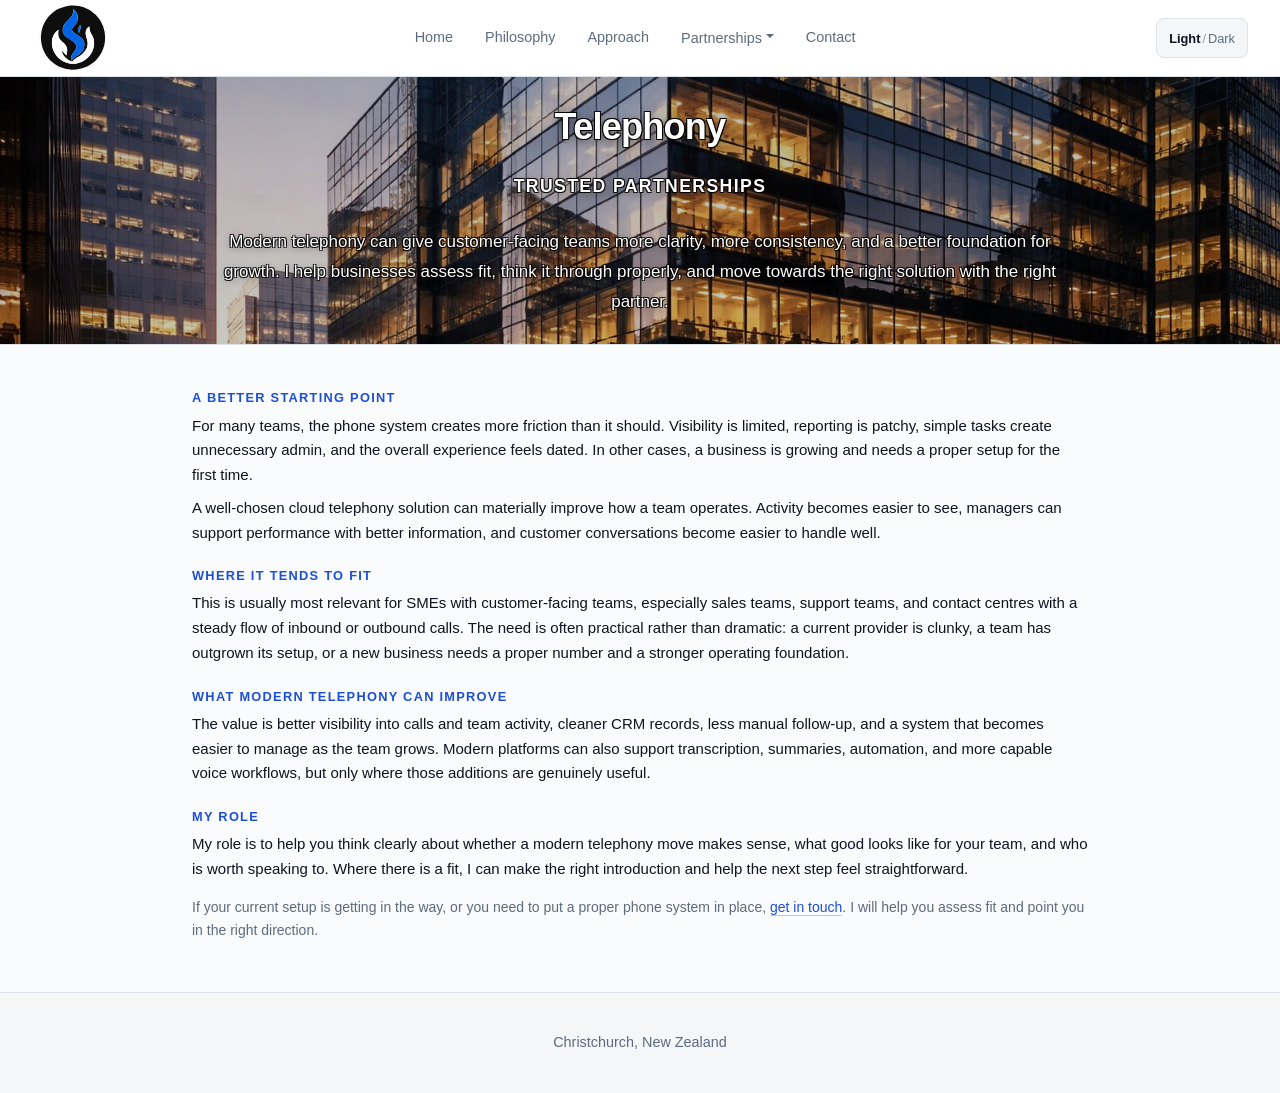
==== commit dae0fa8f: "Increase light theme hero overlay opacity on philosophy and telephony" ====
--- a/ac/index.html
+++ b/ac/index.html
@@ -32,7 +32,7 @@
     html[data-theme="light"] body .satellite-hero.ac-hero::before {
       content: '';
       display: block;
-      background: linear-gradient(to bottom, rgba(0,0,0,0.22) 0%, rgba(0,0,0,0.16) 100%) !important;
+      background: linear-gradient(to bottom, rgba(0,0,0,0.27) 0%, rgba(0,0,0,0.21) 100%) !important;
       opacity: 1 !important;
     }
     html[data-theme="light"] body .satellite-hero.ac-hero.hero-unified .page-title {
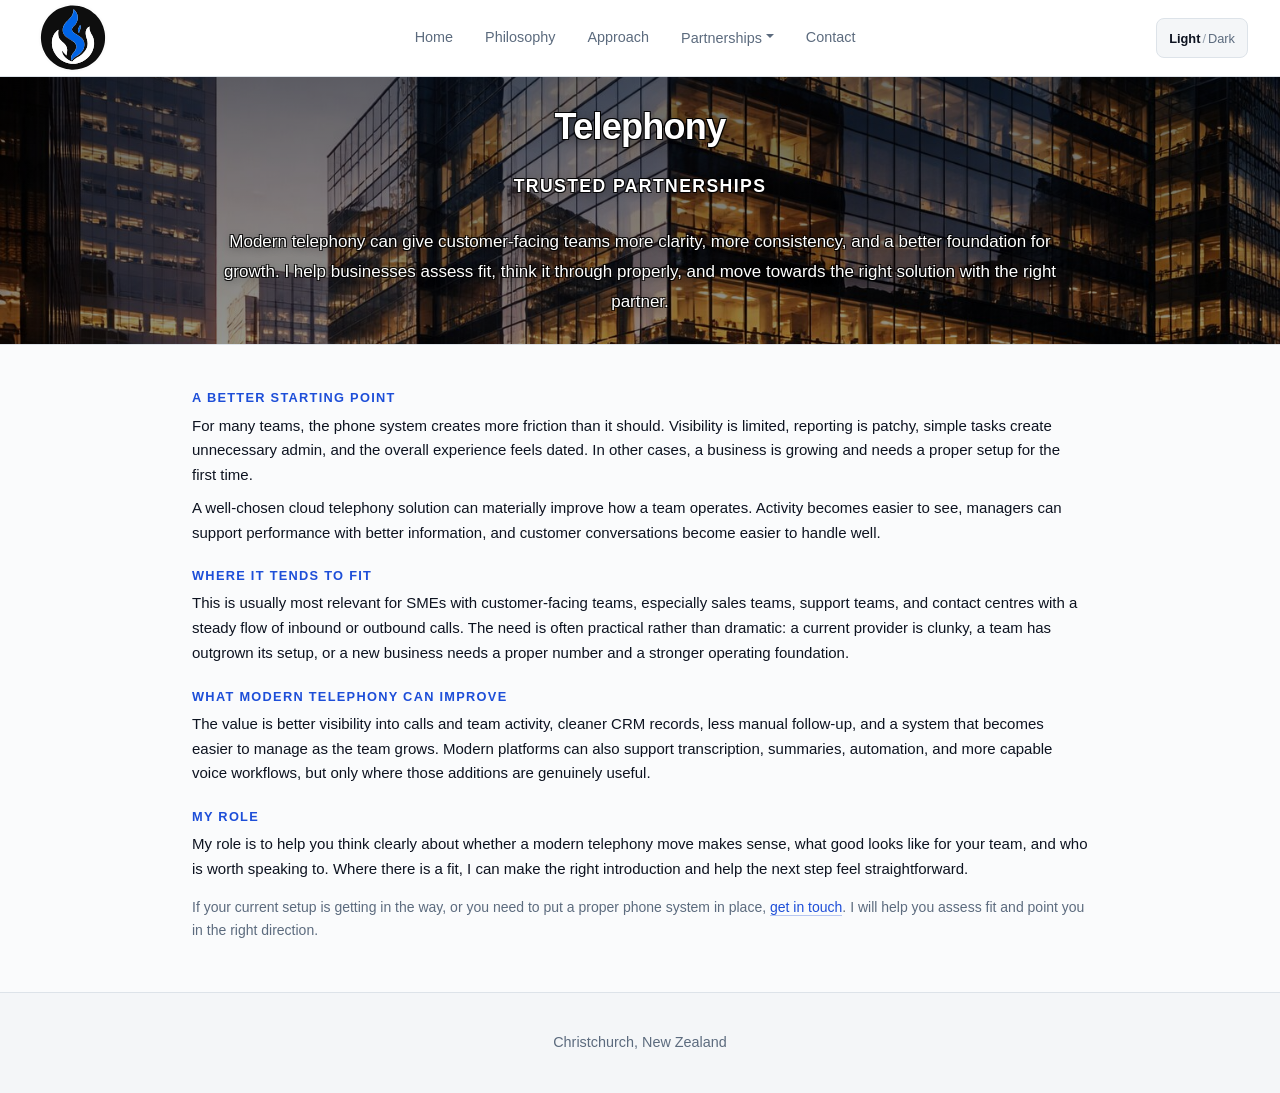
==== commit 8b188f44: "Match philosophy and telephony light hero overlays to telephony dark opacity" ====
--- a/ac/index.html
+++ b/ac/index.html
@@ -32,7 +32,7 @@
     html[data-theme="light"] body .satellite-hero.ac-hero::before {
       content: '';
       display: block;
-      background: linear-gradient(to bottom, rgba(0,0,0,0.27) 0%, rgba(0,0,0,0.21) 100%) !important;
+      background: linear-gradient(to bottom, rgba(0,0,0,0.58) 0%, rgba(0,0,0,0.42) 100%) !important;
       opacity: 1 !important;
     }
     html[data-theme="light"] body .satellite-hero.ac-hero.hero-unified .page-title {
